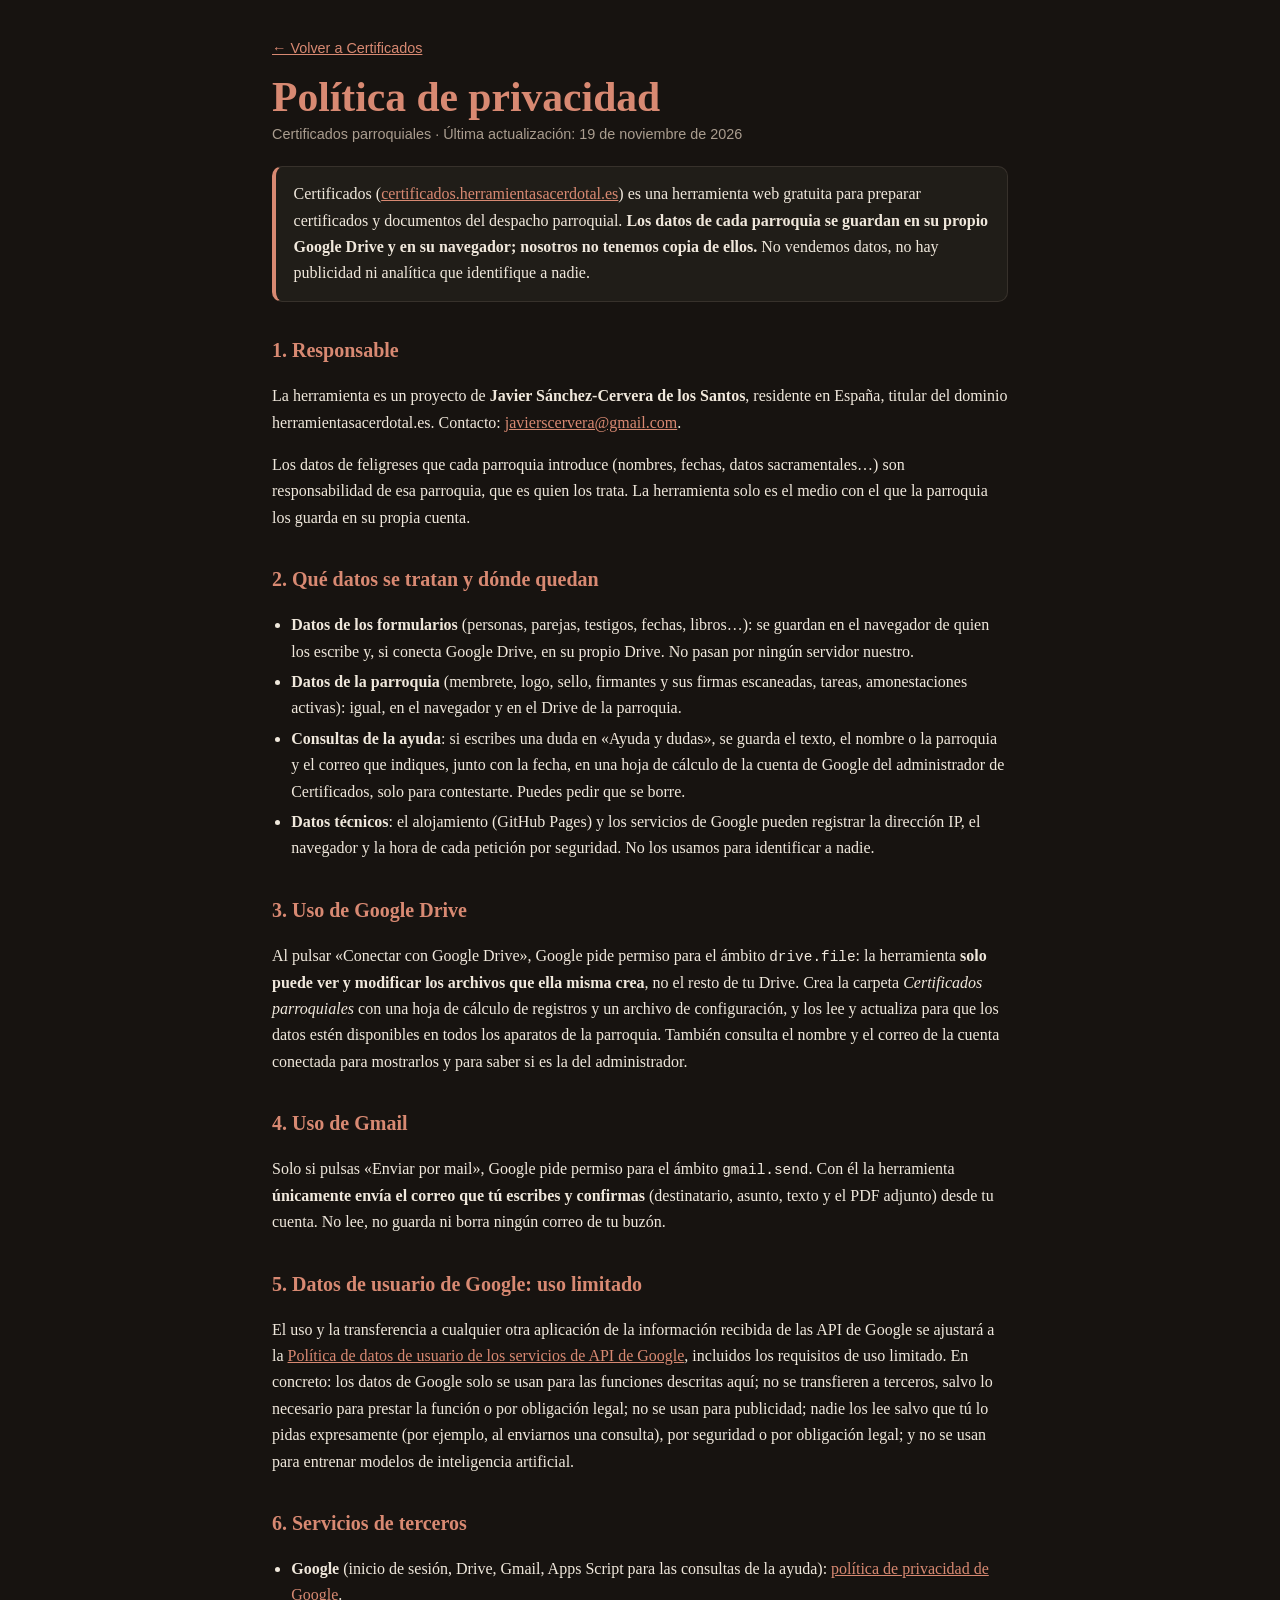
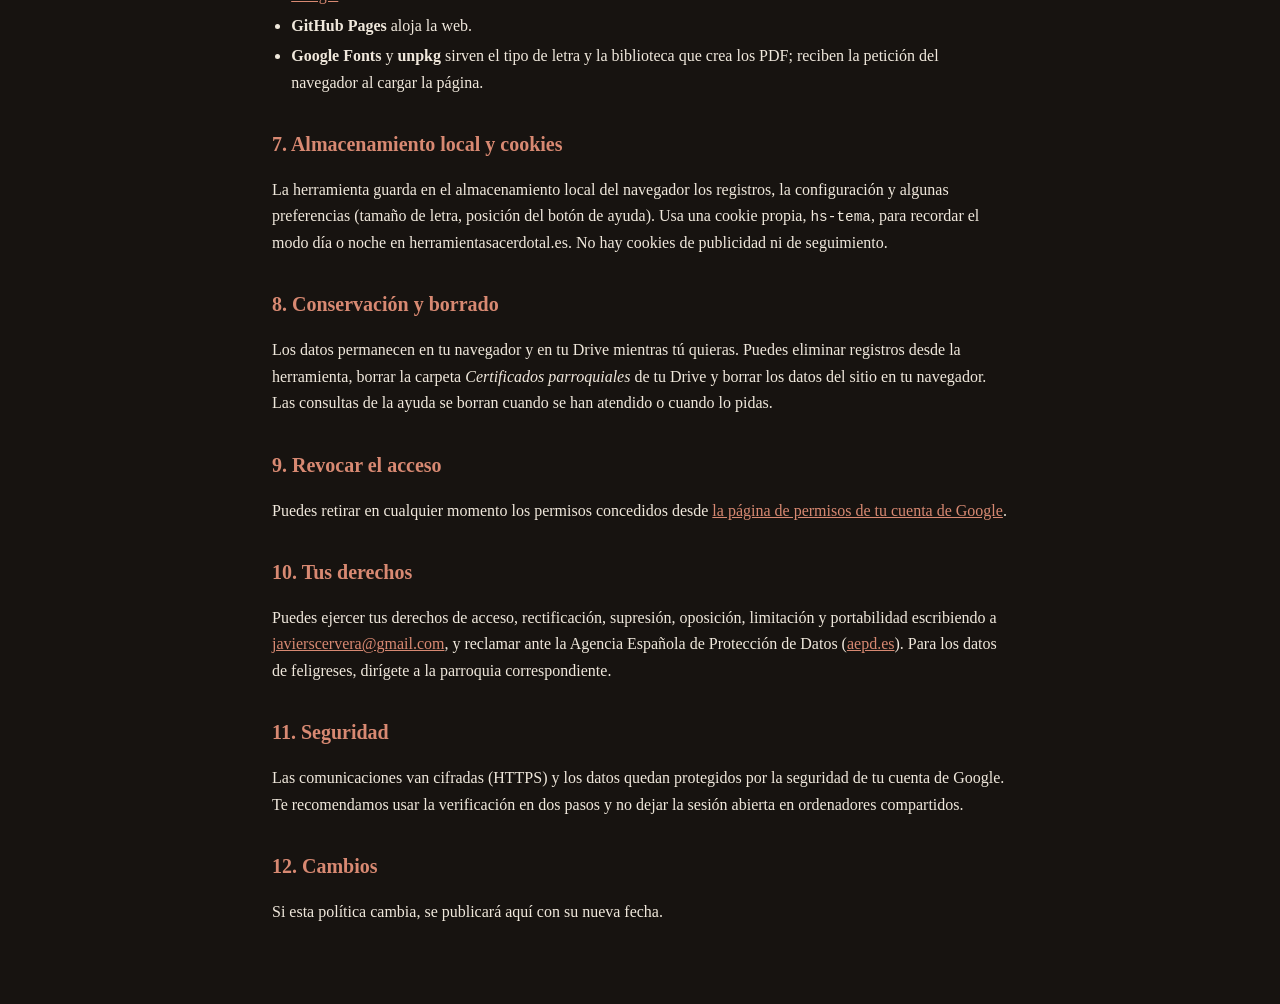
==== privacidad.html @ 5a5f1e6d "Política de privacidad y condiciones de servicio de Certificados (para publicar la app en Google) Co" ====
<!DOCTYPE html>
<html lang="es">
<head>
<meta charset="utf-8">
<meta name="viewport" content="width=device-width, initial-scale=1">
<title>Política de privacidad · Certificados parroquiales</title>
<script src="tema.js"></script>
<style>
  :root { --bg:#171310; --panel:#201D18; --text:#F0E8DC; --muted:#AA9D8F; --line:#37312B; --accent:#D88972; color-scheme: dark; }
  html[data-tema="claro"] { --bg:#F6F0E7; --panel:#FFFBF5; --text:#2A241D; --muted:#7A6E60; --line:#DDD2C3; --accent:#A4533F; color-scheme: light; }
  * { box-sizing: border-box; }
  body { margin:0; background:var(--bg); color:var(--text); font: 16px/1.65 Georgia, "Times New Roman", serif; padding: 2.2rem 1.2rem 4rem; }
  main { max-width: 46rem; margin: 0 auto; }
  h1 { font-family: "Fraunces", Georgia, serif; color: var(--accent); font-size: clamp(1.8rem, 5vw, 2.6rem); margin: 0 0 .3rem; line-height:1.1; }
  h2 { font-family: "Fraunces", Georgia, serif; color: var(--accent); font-size: 1.25rem; margin: 2rem 0 .5rem; }
  .fecha { color: var(--muted); font: .9rem -apple-system, BlinkMacSystemFont, "Segoe UI", Helvetica, Arial, sans-serif; margin: 0 0 1.5rem; }
  .resumen { background: var(--panel); border: 1px solid var(--line); border-left: 4px solid var(--accent); border-radius: 10px; padding: .9rem 1.1rem; }
  a { color: var(--accent); }
  ul { padding-left: 1.2rem; } li { margin: .25rem 0; }
  code { font-size: .9em; }
  .volver { display:inline-block; margin-bottom: 1.2rem; font: .9rem -apple-system, BlinkMacSystemFont, "Segoe UI", Helvetica, Arial, sans-serif; }
</style>
</head>
<body>
<main>
<a class="volver" href="./">← Volver a Certificados</a>
<h1>Política de privacidad</h1>
<p class="fecha">Certificados parroquiales · Última actualización: 19 de noviembre de 2026</p>
<p class="resumen">Certificados (<a href="https://certificados.herramientasacerdotal.es/">certificados.herramientasacerdotal.es</a>) es una herramienta web gratuita para preparar certificados y documentos del despacho parroquial. <strong>Los datos de cada parroquia se guardan en su propio Google Drive y en su navegador; nosotros no tenemos copia de ellos.</strong> No vendemos datos, no hay publicidad ni analítica que identifique a nadie.</p>

<h2>1. Responsable</h2>
<p>La herramienta es un proyecto de <strong>Javier Sánchez-Cervera de los Santos</strong>, residente en España, titular del dominio herramientasacerdotal.es. Contacto: <a href="mailto:javierscervera@gmail.com">javierscervera@gmail.com</a>.</p>
<p>Los datos de feligreses que cada parroquia introduce (nombres, fechas, datos sacramentales…) son responsabilidad de esa parroquia, que es quien los trata. La herramienta solo es el medio con el que la parroquia los guarda en su propia cuenta.</p>

<h2>2. Qué datos se tratan y dónde quedan</h2>
<ul>
  <li><strong>Datos de los formularios</strong> (personas, parejas, testigos, fechas, libros…): se guardan en el navegador de quien los escribe y, si conecta Google Drive, en su propio Drive. No pasan por ningún servidor nuestro.</li>
  <li><strong>Datos de la parroquia</strong> (membrete, logo, sello, firmantes y sus firmas escaneadas, tareas, amonestaciones activas): igual, en el navegador y en el Drive de la parroquia.</li>
  <li><strong>Consultas de la ayuda</strong>: si escribes una duda en «Ayuda y dudas», se guarda el texto, el nombre o la parroquia y el correo que indiques, junto con la fecha, en una hoja de cálculo de la cuenta de Google del administrador de Certificados, solo para contestarte. Puedes pedir que se borre.</li>
  <li><strong>Datos técnicos</strong>: el alojamiento (GitHub Pages) y los servicios de Google pueden registrar la dirección IP, el navegador y la hora de cada petición por seguridad. No los usamos para identificar a nadie.</li>
</ul>

<h2>3. Uso de Google Drive</h2>
<p>Al pulsar «Conectar con Google Drive», Google pide permiso para el ámbito <code>drive.file</code>: la herramienta <strong>solo puede ver y modificar los archivos que ella misma crea</strong>, no el resto de tu Drive. Crea la carpeta <em>Certificados parroquiales</em> con una hoja de cálculo de registros y un archivo de configuración, y los lee y actualiza para que los datos estén disponibles en todos los aparatos de la parroquia. También consulta el nombre y el correo de la cuenta conectada para mostrarlos y para saber si es la del administrador.</p>

<h2>4. Uso de Gmail</h2>
<p>Solo si pulsas «Enviar por mail», Google pide permiso para el ámbito <code>gmail.send</code>. Con él la herramienta <strong>únicamente envía el correo que tú escribes y confirmas</strong> (destinatario, asunto, texto y el PDF adjunto) desde tu cuenta. No lee, no guarda ni borra ningún correo de tu buzón.</p>

<h2>5. Datos de usuario de Google: uso limitado</h2>
<p>El uso y la transferencia a cualquier otra aplicación de la información recibida de las API de Google se ajustará a la <a href="https://developers.google.com/terms/api-services-user-data-policy">Política de datos de usuario de los servicios de API de Google</a>, incluidos los requisitos de uso limitado. En concreto: los datos de Google solo se usan para las funciones descritas aquí; no se transfieren a terceros, salvo lo necesario para prestar la función o por obligación legal; no se usan para publicidad; nadie los lee salvo que tú lo pidas expresamente (por ejemplo, al enviarnos una consulta), por seguridad o por obligación legal; y no se usan para entrenar modelos de inteligencia artificial.</p>

<h2>6. Servicios de terceros</h2>
<ul>
  <li><strong>Google</strong> (inicio de sesión, Drive, Gmail, Apps Script para las consultas de la ayuda): <a href="https://policies.google.com/privacy">política de privacidad de Google</a>.</li>
  <li><strong>GitHub Pages</strong> aloja la web.</li>
  <li><strong>Google Fonts</strong> y <strong>unpkg</strong> sirven el tipo de letra y la biblioteca que crea los PDF; reciben la petición del navegador al cargar la página.</li>
</ul>

<h2>7. Almacenamiento local y cookies</h2>
<p>La herramienta guarda en el almacenamiento local del navegador los registros, la configuración y algunas preferencias (tamaño de letra, posición del botón de ayuda). Usa una cookie propia, <code>hs-tema</code>, para recordar el modo día o noche en herramientasacerdotal.es. No hay cookies de publicidad ni de seguimiento.</p>

<h2>8. Conservación y borrado</h2>
<p>Los datos permanecen en tu navegador y en tu Drive mientras tú quieras. Puedes eliminar registros desde la herramienta, borrar la carpeta <em>Certificados parroquiales</em> de tu Drive y borrar los datos del sitio en tu navegador. Las consultas de la ayuda se borran cuando se han atendido o cuando lo pidas.</p>

<h2>9. Revocar el acceso</h2>
<p>Puedes retirar en cualquier momento los permisos concedidos desde <a href="https://myaccount.google.com/permissions">la página de permisos de tu cuenta de Google</a>.</p>

<h2>10. Tus derechos</h2>
<p>Puedes ejercer tus derechos de acceso, rectificación, supresión, oposición, limitación y portabilidad escribiendo a <a href="mailto:javierscervera@gmail.com">javierscervera@gmail.com</a>, y reclamar ante la Agencia Española de Protección de Datos (<a href="https://www.aepd.es">aepd.es</a>). Para los datos de feligreses, dirígete a la parroquia correspondiente.</p>

<h2>11. Seguridad</h2>
<p>Las comunicaciones van cifradas (HTTPS) y los datos quedan protegidos por la seguridad de tu cuenta de Google. Te recomendamos usar la verificación en dos pasos y no dejar la sesión abierta en ordenadores compartidos.</p>

<h2>12. Cambios</h2>
<p>Si esta política cambia, se publicará aquí con su nueva fecha.</p>

</main>
</body>
</html>
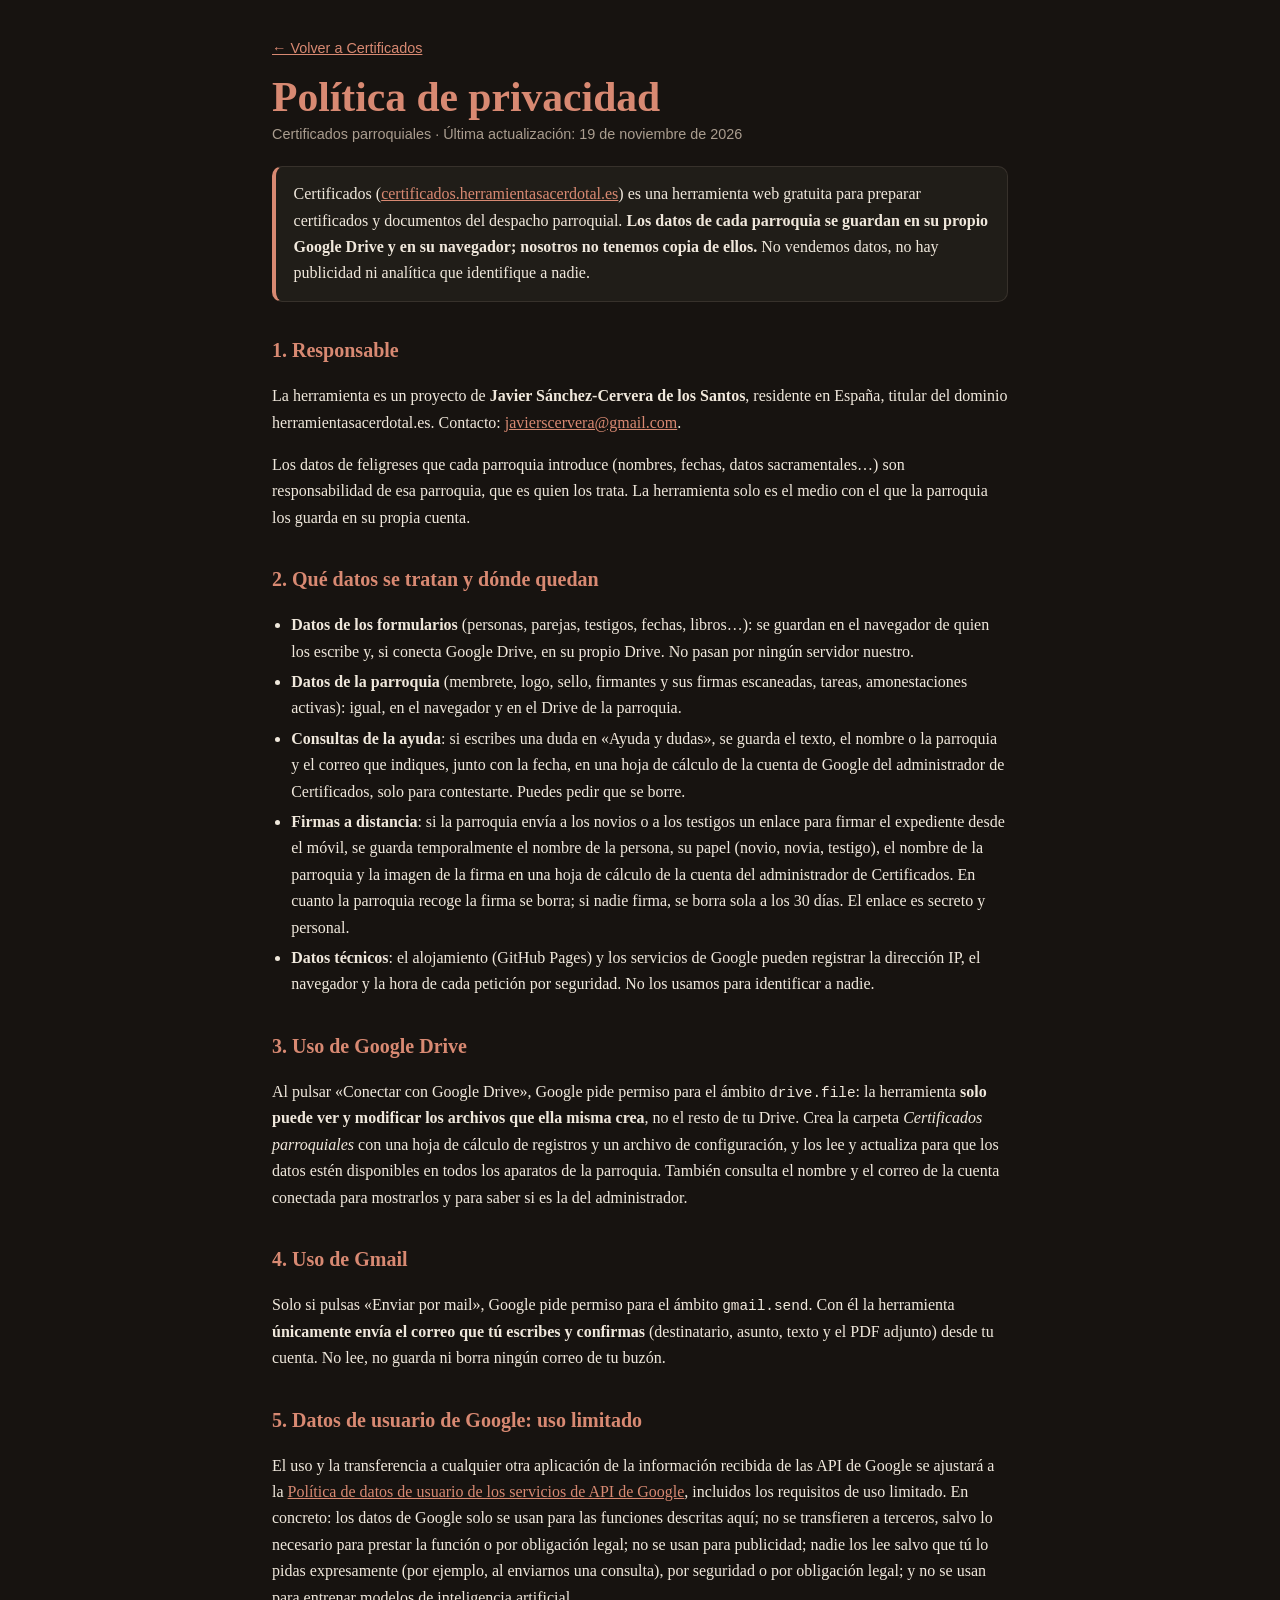
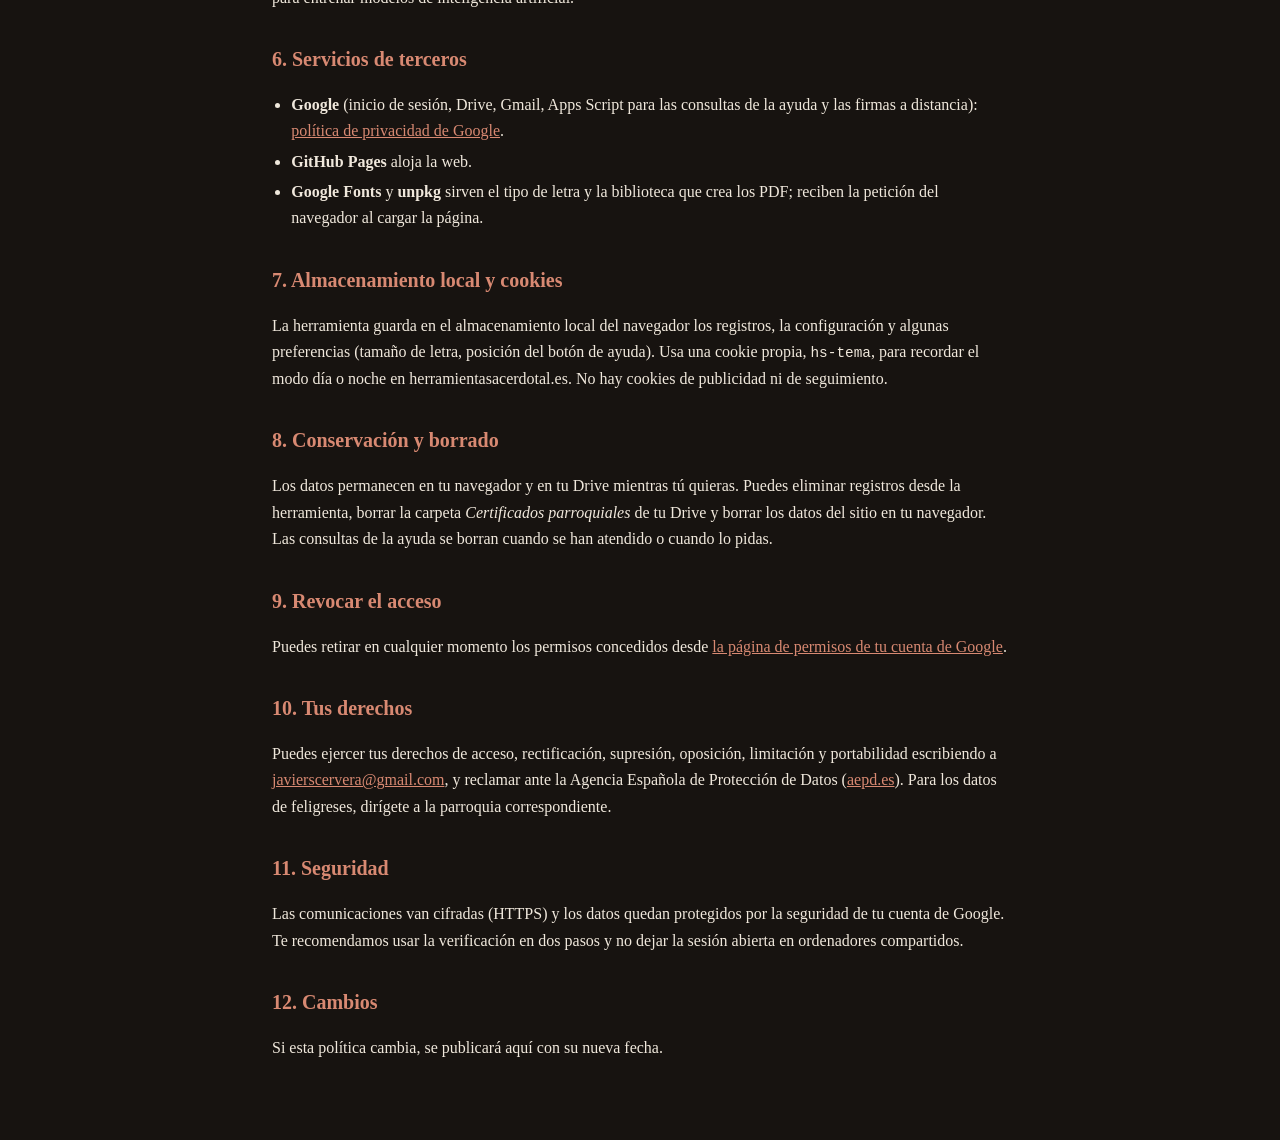
==== commit 288d8205: "Privacidad: firmas a distancia Co-Authored-By: Claude Opus 5.5 <noreply@anthropic.com> Claude-Sessio" ====
--- a/privacidad.html
+++ b/privacidad.html
@@ -37,6 +37,7 @@
   <li><strong>Datos de los formularios</strong> (personas, parejas, testigos, fechas, libros…): se guardan en el navegador de quien los escribe y, si conecta Google Drive, en su propio Drive. No pasan por ningún servidor nuestro.</li>
   <li><strong>Datos de la parroquia</strong> (membrete, logo, sello, firmantes y sus firmas escaneadas, tareas, amonestaciones activas): igual, en el navegador y en el Drive de la parroquia.</li>
   <li><strong>Consultas de la ayuda</strong>: si escribes una duda en «Ayuda y dudas», se guarda el texto, el nombre o la parroquia y el correo que indiques, junto con la fecha, en una hoja de cálculo de la cuenta de Google del administrador de Certificados, solo para contestarte. Puedes pedir que se borre.</li>
+  <li><strong>Firmas a distancia</strong>: si la parroquia envía a los novios o a los testigos un enlace para firmar el expediente desde el móvil, se guarda temporalmente el nombre de la persona, su papel (novio, novia, testigo), el nombre de la parroquia y la imagen de la firma en una hoja de cálculo de la cuenta del administrador de Certificados. En cuanto la parroquia recoge la firma se borra; si nadie firma, se borra sola a los 30 días. El enlace es secreto y personal.</li>
   <li><strong>Datos técnicos</strong>: el alojamiento (GitHub Pages) y los servicios de Google pueden registrar la dirección IP, el navegador y la hora de cada petición por seguridad. No los usamos para identificar a nadie.</li>
 </ul>
 
@@ -51,7 +52,7 @@
 
 <h2>6. Servicios de terceros</h2>
 <ul>
-  <li><strong>Google</strong> (inicio de sesión, Drive, Gmail, Apps Script para las consultas de la ayuda): <a href="https://policies.google.com/privacy">política de privacidad de Google</a>.</li>
+  <li><strong>Google</strong> (inicio de sesión, Drive, Gmail, Apps Script para las consultas de la ayuda y las firmas a distancia): <a href="https://policies.google.com/privacy">política de privacidad de Google</a>.</li>
   <li><strong>GitHub Pages</strong> aloja la web.</li>
   <li><strong>Google Fonts</strong> y <strong>unpkg</strong> sirven el tipo de letra y la biblioteca que crea los PDF; reciben la petición del navegador al cargar la página.</li>
 </ul>
